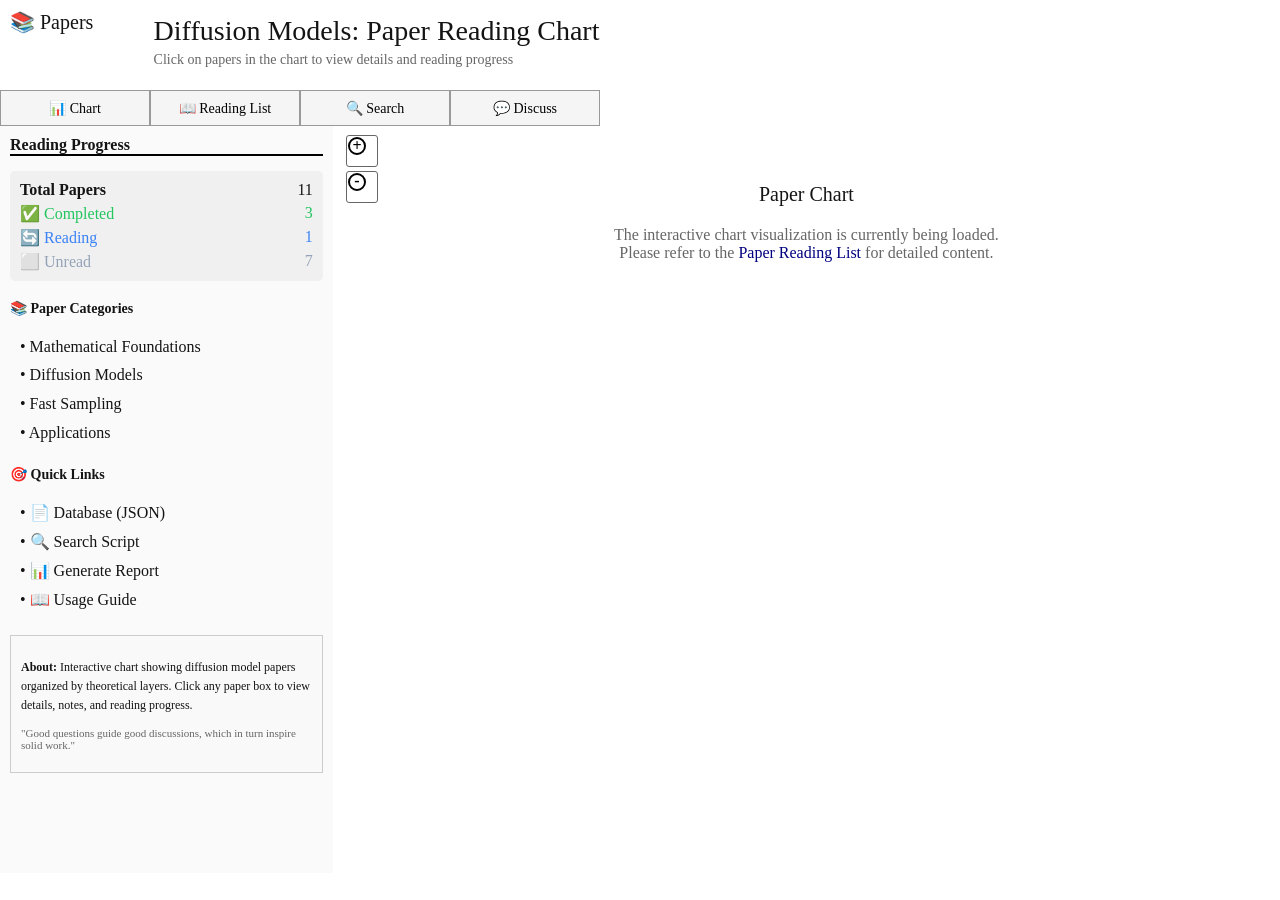
==== website/index.html @ 95d7f066 "feat: 创建交互式论文阅读网站 ✨ 新增功能： - 创建交互式论文阅读网站（website/），灵感来自WM参考网站 - 实现点击SVG图表查看论文详情的功能 - 论文详情页面包含摘要、关键概念、" ====
<!DOCTYPE HTML PUBLIC "-//W3C//DTD HTML 4.01 Transitional//EN" "http://www.w3.org/TR/html4/loose.dtd">
<html>
<head>
    <title>Diffusion Models: Paper Reading Chart</title>
    <meta name="author" content="Diego & Shiying Zhang"/>
    <meta name="keywords" content="diffusion models, score matching, EDM, theoretical foundations, deep learning, papers"/>
    <meta name="description" content="Interactive chart of diffusion model papers with reading progress tracking"/>
    <link rel="stylesheet" type="text/css" href="style.css" />

    <script type="text/javascript">
        GLOBAL_AREAS = new Array();
        GLOBAL_WIDTH = 1;
        myHeight = 600;

        function scaleXY(elementid, scale) {
            myscale = Math.max(0, scale);
            oldwidth = document.getElementById(elementid).width
            oldheight = document.getElementById(elementid).height
            newwidth = Math.round(Math.max(oldwidth * myscale, 1));
            newheight = Math.round(Math.max(oldheight * myscale, 1));
            if(oldwidth == newwidth) newwidth = +1;
            if(oldheight == newheight) newheight = +1;
            document.getElementById(elementid).width = newwidth;
            document.getElementById(elementid).height = newheight;
            scaleArea();
        }

        function setXY(elementid, newwidth, newheight) {
            document.getElementById(elementid).width = newwidth;
            document.getElementById(elementid).height = newheight;
            scaleArea();
        }

        function getglobal() {
            var arrayAreas = document.body.getElementsByTagName("AREA");
            GLOBAL_WIDTH = document.getElementById("Chart").width;
            for(var i = 0; i < arrayAreas.length; i++) {
                GLOBAL_AREAS[i] = arrayAreas[i].coords;
            }
        }

        function scaleArea() {
            var arrayAreas = document.body.getElementsByTagName("AREA");
            for(var i = 0; i < arrayAreas.length; i++) {
                rescale = document.getElementById("Chart").width / GLOBAL_WIDTH;
                sarray = GLOBAL_AREAS[i].split(",");
                var rarray = new Array();
                for(var j = 0; j < sarray.length; j++) {
                    rarray[j] = parseInt(sarray[j]) * rescale;
                    rarray[j] = Math.round(rarray[j]);
                }
                arrayAreas[i].coords = rarray.join(",");
            }
        }

        function getglobalplus() {
            if(typeof(window.innerWidth) == 'number') {
                myHeight = window.innerHeight;
            } else {
                myHeight = document.documentElement.clientHeight;
            }
            myHeight = myHeight * 0.83;

            var chartImg = document.getElementById("Chart");
            if(chartImg.complete) {
                getglobal();
                setPlace(1, 1);
            } else {
                chartImg.onload = function() {
                    getglobal();
                    setPlace(1, 1);
                };
            }
        }

        function setPlace(htLevel, wdLevel) {
            setXY('Chart', myHeight * 1.2, myHeight);
            divRef = document.getElementById("Charthouse");
            divRef.scrollLeft = wdLevel * (divRef.scrollWidth - divRef.offsetWidth) / 2;
            divRef.scrollTop = htLevel * (divRef.scrollHeight - divRef.offsetHeight) / 3;
        }

        // Show paper info
        function showPaperInfo(paperId) {
            window.location.href = 'papers/paper.html?id=' + paperId;
        }

        // Load stats
        function loadStats() {
            // This would typically fetch from a JSON file
            // For now, we'll use placeholder data
            document.getElementById('stat-total').textContent = '11';
            document.getElementById('stat-completed').textContent = '3';
            document.getElementById('stat-reading').textContent = '1';
            document.getElementById('stat-unread').textContent = '7';
        }

        window.addEventListener('load', function() {
            loadStats();
            var chartImg = document.getElementById("Chart");
            console.log("Chart loaded:", chartImg.complete);
        });
    </script>
</head>

<body onload="getglobalplus();">

    <div id="logo">
        <h2 style="margin: 10px; font-family: 'Georgia', serif;">📚 Papers</h2>
    </div>

    <div id="header" onclick="setPlace(2, 0);" style="cursor: pointer;">
        <h1 style="margin-top: 15px; font-family: 'Georgia', serif; font-weight: normal;">
            Diffusion Models: Paper Reading Chart
        </h1>
        <p style="margin: 5px 0 0 0; font-size: 14px; color: #666;">
            Click on papers in the chart to view details and reading progress
        </p>
    </div>

    <div id="chartbutton">
        <a href="index.html"><button style="width: 100%; height: 100%; font-family: 'Georgia', serif; font-size: 14px;">📊 Chart</button></a>
    </div>

    <div id="aboutbutton">
        <a href="../paper-reading-list.md"><button style="width: 100%; height: 100%; font-family: 'Georgia', serif; font-size: 14px;">📖 Reading List</button></a>
    </div>

    <div id="linksbutton">
        <a href="../scripts/search_papers.py"><button style="width: 100%; height: 100%; font-family: 'Georgia', serif; font-size: 14px;">🔍 Search</button></a>
    </div>

    <div id="contactbutton">
        <a href="https://github.com/Shiying-Zhang/diffusion-theory-discussion/issues"><button style="width: 100%; height: 100%; font-family: 'Georgia', serif; font-size: 14px;">💬 Discuss</button></a>
    </div>

    <div id="distributions">
        <h3 style="margin: 10px; font-family: 'Georgia', serif; border-bottom: 2px solid #000;">Reading Progress</h3>

        <div style="margin: 15px 10px;">
            <div style="background: #f0f0f0; padding: 10px; border-radius: 5px; margin-bottom: 10px;">
                <div style="display: flex; justify-content: space-between; margin-bottom: 5px;">
                    <span><strong>Total Papers</strong></span>
                    <span id="stat-total">20</span>
                </div>
                <div style="display: flex; justify-content: space-between; margin-bottom: 5px; color: #22c55e;">
                    <span>✅ Completed</span>
                    <span id="stat-completed">3</span>
                </div>
                <div style="display: flex; justify-content: space-between; margin-bottom: 5px; color: #3b82f6;">
                    <span>🔄 Reading</span>
                    <span id="stat-reading">2</span>
                </div>
                <div style="display: flex; justify-content: space-between; color: #94a3b8;">
                    <span>⬜️ Unread</span>
                    <span id="stat-unread">15</span>
                </div>
            </div>
        </div>

        <div style="margin: 15px 10px;">
            <h4 style="font-family: 'Georgia', serif; margin-bottom: 8px;">📚 Paper Categories</h4>
            <ul style="list-style-type: none; padding-left: 10px; line-height: 1.8;">
                <li><a href="#" onclick="filterPapers('foundations'); return false;">• Mathematical Foundations</a></li>
                <li><a href="#" onclick="filterPapers('diffusion'); return false;">• Diffusion Models</a></li>
                <li><a href="#" onclick="filterPapers('sampling'); return false;">• Fast Sampling</a></li>
                <li><a href="#" onclick="filterPapers('applications'); return false;">• Applications</a></li>
            </ul>
        </div>

        <div style="margin: 15px 10px;">
            <h4 style="font-family: 'Georgia', serif; margin-bottom: 8px;">🎯 Quick Links</h4>
            <ul style="list-style-type: none; padding-left: 10px; line-height: 1.8;">
                <li><a href="../papers/database/papers.json">• 📄 Database (JSON)</a></li>
                <li><a href="../scripts/search_papers.py">• 🔍 Search Script</a></li>
                <li><a href="../scripts/generate_report.py">• 📊 Generate Report</a></li>
                <li><a href="../papers/USAGE.md">• 📖 Usage Guide</a></li>
            </ul>
        </div>

        <div style="margin: 20px 10px; padding: 10px; background-color: #f9f9f9; border: 1px solid #ccc;">
            <p style="font-size: 12px; line-height: 1.6; font-family: 'Georgia', serif;">
                <strong>About:</strong> Interactive chart showing diffusion model papers organized by theoretical layers. Click any paper box to view details, notes, and reading progress.
            </p>
            <p style="font-size: 11px; margin-top: 8px; color: #666;">
                "Good questions guide good discussions, which in turn inspire solid work."
            </p>
        </div>
    </div>

    <div id="Zoomin" onclick="scaleXY('Chart', 1.2);" style="cursor: pointer;">
        <svg width="20" height="20" viewBox="0 0 20 20">
            <circle cx="10" cy="10" r="8" stroke="black" stroke-width="2" fill="white"/>
            <text x="10" y="15" text-anchor="middle" font-size="16" font-weight="bold">+</text>
        </svg>
    </div>

    <div id="Zoomout" onclick="scaleXY('Chart', 0.8);" style="cursor: pointer;">
        <svg width="20" height="20" viewBox="0 0 20 20">
            <circle cx="10" cy="10" r="8" stroke="black" stroke-width="2" fill="white"/>
            <text x="10" y="14" text-anchor="middle" font-size="16" font-weight="bold">-</text>
        </svg>
    </div>

    <div id="Charthouse">
        <img id="Chart" src="diffusion-theory-chart.svg" usemap="#chartmap" alt="Diffusion Theory Papers Chart"
             onerror="this.style.display='none'; document.getElementById('chartError').style.display='block';" />

        <div id="chartError" style="display: none; padding: 40px; text-align: center; font-family: Georgia, serif;">
            <h2>Paper Chart</h2>
            <p style="color: #666; margin: 20px 0;">
                The interactive chart visualization is currently being loaded.<br>
                Please refer to the <a href="../paper-reading-list.md" style="color: #000080;">Paper Reading List</a> for detailed content.
            </p>
        </div>

        <map name="chartmap">
            <!-- Mathematical Foundations Layer -->
            <area shape="rect" coords="100,170,350,280" href="papers/paper.html?id=score_matching_2005" alt="Score Matching" title="Score Matching (Hyvärinen, 2005)">
            <area shape="rect" coords="400,170,650,280" href="papers/paper.html?id=denoising_2011" alt="Denoising Score Matching" title="Denoising Score Matching (Vincent, 2011)">
            <area shape="rect" coords="700,170,950,280" href="papers/paper.html?id=ncsn_2019" alt="NCSN" title="NCSN (Song & Ermon, 2019)">
            <area shape="rect" coords="1000,170,1250,280" href="papers/paper.html?id=thermodynamics_2015" alt="Thermodynamics" title="Thermodynamic Inspiration (Sohl-Dickstein, 2015)">

            <!-- Core Model Variants -->
            <area shape="rect" coords="100,390,300,560" href="papers/paper.html?id=ddpm_2020" alt="DDPM" title="DDPM (Ho et al., 2020) - Core Paper ⭐">
            <area shape="rect" coords="350,390,550,560" href="papers/paper.html?id=improved_ddpm_2021" alt="Improved DDPM" title="Improved DDPM (Nichol & Dhariwal, 2021)">
            <area shape="rect" coords="600,390,800,560" href="papers/paper.html?id=ddim_2020" alt="DDIM" title="DDIM (Song et al., 2020)">
            <area shape="rect" coords="850,390,1050,560" href="papers/paper.html?id=score_sde_2021" alt="Score-Based SDE" title="Score-Based SDE (Song et al., 2021)">
            <area shape="rect" coords="1100,390,1300,560" href="papers/paper.html?id=unified_2022" alt="Unified Perspective" title="Understanding Diffusion Models (Luo, 2022)">

            <!-- Unified Framework -->
            <area shape="rect" coords="450,670,950,760" href="papers/paper.html?id=edm_2022" alt="EDM" title="EDM Framework (Karras et al., 2022) - Core Framework ⭐⭐">

            <!-- Advanced Topics -->
            <area shape="rect" coords="100,850,300,940" href="papers/paper.html?id=guidance_2022" alt="Classifier-Free Guidance" title="Classifier-Free Guidance (Ho & Salimans, 2022)">
            <area shape="rect" coords="350,850,550,940" href="papers/paper.html?id=dpm_solver_2022" alt="DPM-Solver" title="DPM-Solver (Lu et al., 2022)">
            <area shape="rect" coords="600,850,800,940" href="papers/paper.html?id=flow_matching_2023" alt="Flow Matching" title="Flow Matching (Lipman et al., 2023)">
            <area shape="rect" coords="850,850,1050,940" href="papers/paper.html?id=consistency_2023" alt="Consistency Models" title="Consistency Models (Song et al., 2023)">
            <area shape="rect" coords="1100,850,1300,940" href="papers/paper.html?id=schrodinger_2021" alt="Schrödinger Bridge" title="Schrödinger Bridge (De Bortoli et al., 2021)">
        </map>
    </div>

    <div id="info" style="display: none;">
        <div id="infoContent" style="padding: 15px; font-family: 'Georgia', serif; font-size: 13px;">
            Click on papers in the chart to see details.
        </div>
    </div>

    <script>
        function filterPapers(category) {
            alert('Filtering by: ' + category + '\n\nUse the search script:\n python ../scripts/search_papers.py --topic ' + category);
        }
    </script>

</body>
</html>
---- website/style.css ----
/* Global rules - background color, links, font-family, font-color */

body {
    background-color: rgb(255, 255, 255);
    font-family: "Georgia", "Times New Roman", Times, serif;
    color: rgb(20, 20, 20);
    margin: 0;
    padding: 0;
}

a:link {
    color: rgb(20, 20, 20);
    text-decoration: none;
}

a:visited {
    color: rgb(20, 20, 20);
    text-decoration: none;
}

a:hover {
    color: rgb(70, 70, 200);
    text-decoration: underline;
}

a:active {
    color: rgb(20, 20, 20);
    text-decoration: none;
}

#logo {
    position: absolute;
    left: 0%;
    top: 0%;
    width: 10%;
    height: 10%;
    overflow: hidden;
}

#header {
    position: absolute;
    left: 12%;
    top: 0;
    width: 88%;
    height: 10%;
    overflow: hidden;
    background-color: transparent;
}

#chartbutton {
    position: absolute;
    left: 0px;
    top: 10%;
    width: 150px;
    height: 4%;
    overflow: hidden;
}

#aboutbutton {
    position: absolute;
    left: 150px;
    top: 10%;
    width: 150px;
    height: 4%;
    overflow: hidden;
}

#linksbutton {
    position: absolute;
    left: 300px;
    top: 10%;
    width: 150px;
    height: 4%;
    overflow: hidden;
}

#contactbutton {
    position: absolute;
    left: 450px;
    top: 10%;
    width: 150px;
    height: 4%;
    overflow: hidden;
}

#textbox {
    position: absolute;
    left: 0px;
    top: 15%;
    width: 95%;
    height: 100%;
    overflow: visible;
    margin-left: 5%;
}

#info {
    position: absolute;
    left: 0px;
    top: 14%;
    width: 25%;
    height: 0%;
    overflow: hidden;
    border-style: solid;
}

#distributions {
    position: absolute;
    left: 0px;
    top: 14%;
    width: 26%;
    height: 83%;
    overflow: auto;
    border-right: 1px solid #ccc;
    background-color: #fafafa;
}

#Zoomin {
    position: absolute;
    left: 27%;
    top: 15%;
    width: 30px;
    height: 30px;
    overflow: hidden;
    z-index: 10;
    background-color: white;
    border: 1px solid #666;
    border-radius: 3px;
}

#Zoomin:hover {
    background-color: #f0f0f0;
}

#Zoomout {
    position: absolute;
    left: 27%;
    top: 19%;
    width: 30px;
    height: 30px;
    overflow: hidden;
    z-index: 10;
    background-color: white;
    border: 1px solid #666;
    border-radius: 3px;
}

#Zoomout:hover {
    background-color: #f0f0f0;
}

#Charthouse {
    position: absolute;
    left: 26%;
    top: 14%;
    width: 74%;
    height: 83%;
    overflow: auto;
    background-color: #ffffff;
}

#Chart {
    position: relative;
    left: 0px;
    top: 0px;
    display: block;
    max-width: none;
}

/* Button styling */
button {
    cursor: pointer;
    background-color: #f5f5f5;
    border: 1px solid #999;
    padding: 5px;
}

button:hover {
    background-color: #e0e0e0;
}

/* Heading styles */
h1 {
    font-size: 28px;
    font-weight: normal;
    margin: 0;
}

h2 {
    font-size: 20px;
    font-weight: normal;
}

h3 {
    font-size: 16px;
    font-weight: bold;
}

h4 {
    font-size: 14px;
    font-weight: bold;
}

/* Paper detail page styles */
#paper-content {
    position: absolute;
    left: 26%;
    top: 14%;
    width: 74%;
    height: 83%;
    overflow: auto;
    background-color: #ffffff;
    padding: 30px;
}

.paper-header {
    background: linear-gradient(135deg, #667eea 0%, #764ba2 100%);
    color: white;
    padding: 30px;
    border-radius: 10px;
    margin-bottom: 30px;
}

.paper-header h1 {
    margin: 0 0 10px 0;
    font-size: 2em;
}

.paper-header .authors {
    font-size: 1.1em;
    margin: 10px 0;
}

.paper-header .meta {
    display: flex;
    gap: 20px;
    margin-top: 15px;
    font-size: 0.9em;
}

.paper-section {
    background: white;
    padding: 25px;
    border-radius: 8px;
    margin-bottom: 20px;
    box-shadow: 0 2px 4px rgba(0,0,0,0.1);
}

.paper-section h2 {
    margin-top: 0;
    color: #1e293b;
    border-bottom: 2px solid #e2e8f0;
    padding-bottom: 10px;
}

.status-badge {
    display: inline-block;
    padding: 5px 15px;
    border-radius: 20px;
    font-size: 0.9em;
    font-weight: bold;
}

.status-completed {
    background: #22c55e;
    color: white;
}

.status-reading {
    background: #3b82f6;
    color: white;
}

.status-unread {
    background: #94a3b8;
    color: white;
}

.paper-links {
    display: flex;
    gap: 15px;
    margin: 20px 0;
}

.paper-links a {
    display: inline-block;
    padding: 10px 20px;
    background: #667eea;
    color: white;
    border-radius: 5px;
    text-decoration: none;
}

.paper-links a:hover {
    background: #5568d3;
    text-decoration: none;
}

.key-concepts {
    display: flex;
    flex-wrap: wrap;
    gap: 10px;
    margin: 15px 0;
}

.concept-tag {
    background: #e0e7ff;
    color: #4f46e5;
    padding: 8px 15px;
    border-radius: 20px;
    font-size: 0.9em;
}

.notes-section {
    background: #fefce8;
    padding: 20px;
    border-left: 4px solid #f59e0b;
    margin: 20px 0;
}

.back-link {
    position: absolute;
    left: 26%;
    top: 5%;
    font-size: 14px;
}

.back-link a {
    color: #667eea;
    text-decoration: none;
}

.back-link a:hover {
    text-decoration: underline;
}
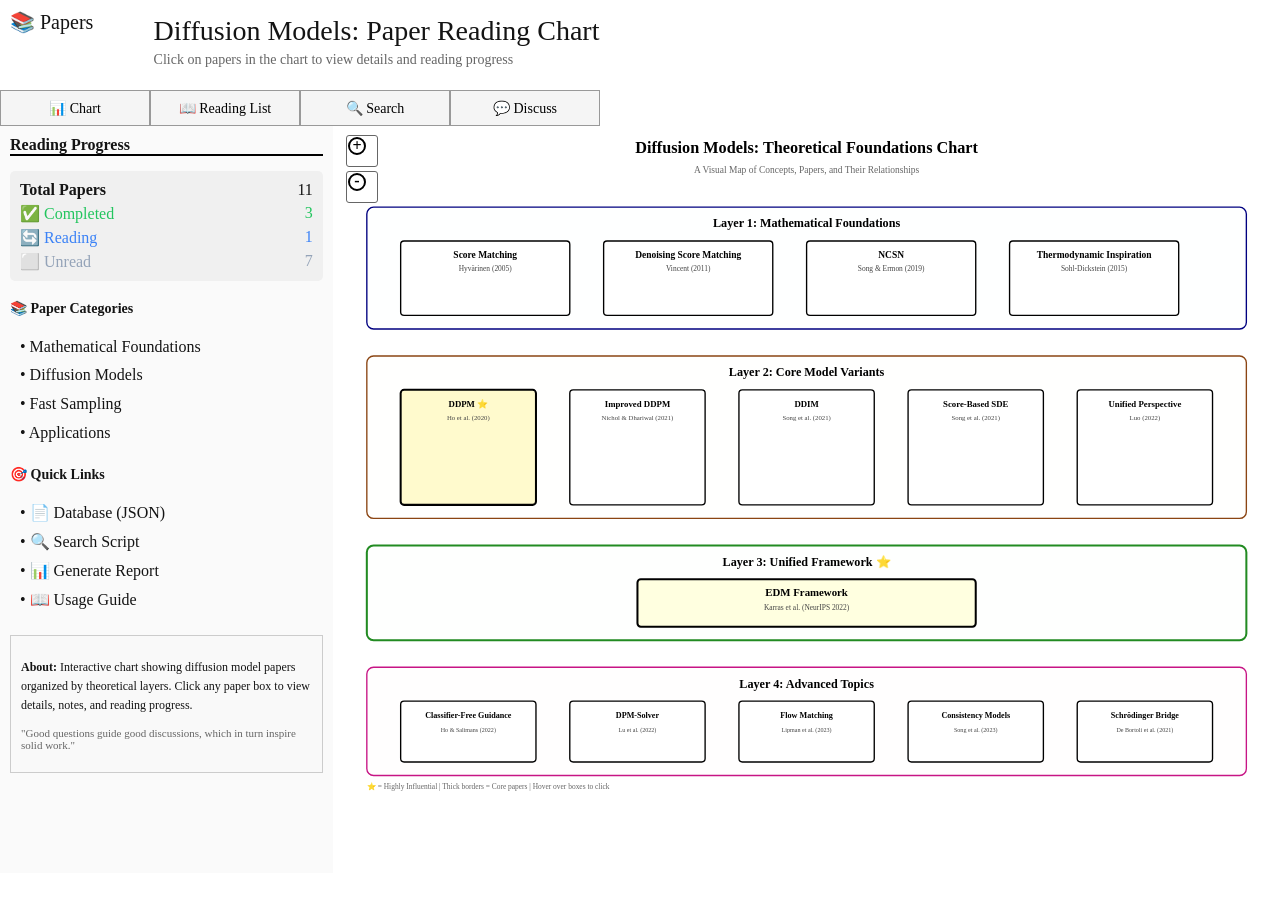
==== commit 02b12a59: "feat: 优化交互式论文阅读网站 ✨ 主要改进： 1. 创建papers.html - 美观的论文列表页面    - 卡片式设计，响应式网格布局    - 3条推荐阅读路径（Foundation/D" ====
--- a/website/index.html
+++ b/website/index.html
@@ -123,7 +123,7 @@
     </div>
 
     <div id="aboutbutton">
-        <a href="../paper-reading-list.md"><button style="width: 100%; height: 100%; font-family: 'Georgia', serif; font-size: 14px;">📖 Reading List</button></a>
+        <a href="papers.html"><button style="width: 100%; height: 100%; font-family: 'Georgia', serif; font-size: 14px;">📖 Reading List</button></a>
     </div>
 
     <div id="linksbutton">
@@ -203,41 +203,146 @@
     </div>
 
     <div id="Charthouse">
-        <img id="Chart" src="diffusion-theory-chart.svg" usemap="#chartmap" alt="Diffusion Theory Papers Chart"
-             onerror="this.style.display='none'; document.getElementById('chartError').style.display='block';" />
-
-        <div id="chartError" style="display: none; padding: 40px; text-align: center; font-family: Georgia, serif;">
-            <h2>Paper Chart</h2>
-            <p style="color: #666; margin: 20px 0;">
-                The interactive chart visualization is currently being loaded.<br>
-                Please refer to the <a href="../paper-reading-list.md" style="color: #000080;">Paper Reading List</a> for detailed content.
-            </p>
-        </div>
-
-        <map name="chartmap">
-            <!-- Mathematical Foundations Layer -->
-            <area shape="rect" coords="100,170,350,280" href="papers/paper.html?id=score_matching_2005" alt="Score Matching" title="Score Matching (Hyvärinen, 2005)">
-            <area shape="rect" coords="400,170,650,280" href="papers/paper.html?id=denoising_2011" alt="Denoising Score Matching" title="Denoising Score Matching (Vincent, 2011)">
-            <area shape="rect" coords="700,170,950,280" href="papers/paper.html?id=ncsn_2019" alt="NCSN" title="NCSN (Song & Ermon, 2019)">
-            <area shape="rect" coords="1000,170,1250,280" href="papers/paper.html?id=thermodynamics_2015" alt="Thermodynamics" title="Thermodynamic Inspiration (Sohl-Dickstein, 2015)">
-
-            <!-- Core Model Variants -->
-            <area shape="rect" coords="100,390,300,560" href="papers/paper.html?id=ddpm_2020" alt="DDPM" title="DDPM (Ho et al., 2020) - Core Paper ⭐">
-            <area shape="rect" coords="350,390,550,560" href="papers/paper.html?id=improved_ddpm_2021" alt="Improved DDPM" title="Improved DDPM (Nichol & Dhariwal, 2021)">
-            <area shape="rect" coords="600,390,800,560" href="papers/paper.html?id=ddim_2020" alt="DDIM" title="DDIM (Song et al., 2020)">
-            <area shape="rect" coords="850,390,1050,560" href="papers/paper.html?id=score_sde_2021" alt="Score-Based SDE" title="Score-Based SDE (Song et al., 2021)">
-            <area shape="rect" coords="1100,390,1300,560" href="papers/paper.html?id=unified_2022" alt="Unified Perspective" title="Understanding Diffusion Models (Luo, 2022)">
-
-            <!-- Unified Framework -->
-            <area shape="rect" coords="450,670,950,760" href="papers/paper.html?id=edm_2022" alt="EDM" title="EDM Framework (Karras et al., 2022) - Core Framework ⭐⭐">
-
-            <!-- Advanced Topics -->
-            <area shape="rect" coords="100,850,300,940" href="papers/paper.html?id=guidance_2022" alt="Classifier-Free Guidance" title="Classifier-Free Guidance (Ho & Salimans, 2022)">
-            <area shape="rect" coords="350,850,550,940" href="papers/paper.html?id=dpm_solver_2022" alt="DPM-Solver" title="DPM-Solver (Lu et al., 2022)">
-            <area shape="rect" coords="600,850,800,940" href="papers/paper.html?id=flow_matching_2023" alt="Flow Matching" title="Flow Matching (Lipman et al., 2023)">
-            <area shape="rect" coords="850,850,1050,940" href="papers/paper.html?id=consistency_2023" alt="Consistency Models" title="Consistency Models (Song et al., 2023)">
-            <area shape="rect" coords="1100,850,1300,940" href="papers/paper.html?id=schrodinger_2021" alt="Schrödinger Bridge" title="Schrödinger Bridge (De Bortoli et al., 2021)">
-        </map>
+        <!-- Inline SVG Chart to avoid CORS issues -->
+        <svg id="Chart" xmlns="http://www.w3.org/2000/svg" width="1400" height="1000" viewBox="0 0 1400 1000" style="max-width: 100%; height: auto;">
+            <defs>
+                <style>
+                    .paper-box { cursor: pointer; transition: opacity 0.2s; }
+                    .paper-box:hover { opacity: 0.8; }
+                    .layer-box { fill-opacity: 0.1; }
+                    text { font-family: Georgia, serif; }
+                </style>
+            </defs>
+
+            <!-- Title -->
+            <text x="700" y="40" font-size="24" text-anchor="middle" font-weight="bold">
+                Diffusion Models: Theoretical Foundations Chart
+            </text>
+            <text x="700" y="70" font-size="14" text-anchor="middle" fill="#666">
+                A Visual Map of Concepts, Papers, and Their Relationships
+            </text>
+
+            <!-- Foundational Layer -->
+            <rect class="layer-box" x="50" y="120" width="1300" height="180" fill="#f0f8ff" stroke="#000080" stroke-width="2" rx="10"/>
+            <text x="700" y="150" font-size="18" text-anchor="middle" font-weight="bold">
+                Layer 1: Mathematical Foundations
+            </text>
+
+            <!-- Mathematical Foundations Papers (Clickable) -->
+            <a href="papers/paper.html?id=score_matching_2005" class="paper-box">
+                <rect x="100" y="170" width="250" height="110" fill="#ffffff" stroke="#000" stroke-width="2" rx="5"/>
+                <text x="225" y="195" font-size="14" text-anchor="middle" font-weight="bold">Score Matching</text>
+                <text x="225" y="215" font-size="11" text-anchor="middle" fill="#444">Hyvärinen (2005)</text>
+            </a>
+
+            <a href="papers/paper.html?id=denoising_2011" class="paper-box">
+                <rect x="400" y="170" width="250" height="110" fill="#ffffff" stroke="#000" stroke-width="2" rx="5"/>
+                <text x="525" y="195" font-size="14" text-anchor="middle" font-weight="bold">Denoising Score Matching</text>
+                <text x="525" y="215" font-size="11" text-anchor="middle" fill="#444">Vincent (2011)</text>
+            </a>
+
+            <a href="papers/paper.html?id=ncsn_2019" class="paper-box">
+                <rect x="700" y="170" width="250" height="110" fill="#ffffff" stroke="#000" stroke-width="2" rx="5"/>
+                <text x="825" y="195" font-size="14" text-anchor="middle" font-weight="bold">NCSN</text>
+                <text x="825" y="215" font-size="11" text-anchor="middle" fill="#444">Song & Ermon (2019)</text>
+            </a>
+
+            <a href="papers/paper.html?id=thermodynamics_2015" class="paper-box">
+                <rect x="1000" y="170" width="250" height="110" fill="#ffffff" stroke="#000" stroke-width="2" rx="5"/>
+                <text x="1125" y="195" font-size="14" text-anchor="middle" font-weight="bold">Thermodynamic Inspiration</text>
+                <text x="1125" y="215" font-size="11" text-anchor="middle" fill="#444">Sohl-Dickstein (2015)</text>
+            </a>
+
+            <!-- Model Variants Layer -->
+            <rect class="layer-box" x="50" y="340" width="1300" height="240" fill="#fff8f0" stroke="#8B4513" stroke-width="2" rx="10"/>
+            <text x="700" y="370" font-size="18" text-anchor="middle" font-weight="bold">
+                Layer 2: Core Model Variants
+            </text>
+
+            <!-- Core Model Papers (Clickable) -->
+            <a href="papers/paper.html?id=ddpm_2020" class="paper-box">
+                <rect x="100" y="390" width="200" height="170" fill="#fffacd" stroke="#000" stroke-width="3" rx="5"/>
+                <text x="200" y="415" font-size="13" text-anchor="middle" font-weight="bold">DDPM ⭐</text>
+                <text x="200" y="435" font-size="10" text-anchor="middle" fill="#444">Ho et al. (2020)</text>
+            </a>
+
+            <a href="papers/paper.html?id=improved_ddpm_2021" class="paper-box">
+                <rect x="350" y="390" width="200" height="170" fill="#ffffff" stroke="#000" stroke-width="2" rx="5"/>
+                <text x="450" y="415" font-size="13" text-anchor="middle" font-weight="bold">Improved DDPM</text>
+                <text x="450" y="435" font-size="10" text-anchor="middle" fill="#444">Nichol & Dhariwal (2021)</text>
+            </a>
+
+            <a href="papers/paper.html?id=ddim_2020" class="paper-box">
+                <rect x="600" y="390" width="200" height="170" fill="#ffffff" stroke="#000" stroke-width="2" rx="5"/>
+                <text x="700" y="415" font-size="13" text-anchor="middle" font-weight="bold">DDIM</text>
+                <text x="700" y="435" font-size="10" text-anchor="middle" fill="#444">Song et al. (2021)</text>
+            </a>
+
+            <a href="papers/paper.html?id=score_sde_2021" class="paper-box">
+                <rect x="850" y="390" width="200" height="170" fill="#ffffff" stroke="#000" stroke-width="2" rx="5"/>
+                <text x="950" y="415" font-size="13" text-anchor="middle" font-weight="bold">Score-Based SDE</text>
+                <text x="950" y="435" font-size="10" text-anchor="middle" fill="#444">Song et al. (2021)</text>
+            </a>
+
+            <a href="papers/paper.html?id=unified_2022" class="paper-box">
+                <rect x="1100" y="390" width="200" height="170" fill="#ffffff" stroke="#000" stroke-width="2" rx="5"/>
+                <text x="1200" y="415" font-size="13" text-anchor="middle" font-weight="bold">Unified Perspective</text>
+                <text x="1200" y="435" font-size="10" text-anchor="middle" fill="#444">Luo (2022)</text>
+            </a>
+
+            <!-- Unified Framework Layer -->
+            <rect class="layer-box" x="50" y="620" width="1300" height="140" fill="#f0fff0" stroke="#228B22" stroke-width="3" rx="10"/>
+            <text x="700" y="650" font-size="18" text-anchor="middle" font-weight="bold">
+                Layer 3: Unified Framework ⭐
+            </text>
+
+            <a href="papers/paper.html?id=edm_2022" class="paper-box">
+                <rect x="450" y="670" width="500" height="70" fill="#ffffe0" stroke="#000" stroke-width="3" rx="5"/>
+                <text x="700" y="695" font-size="16" text-anchor="middle" font-weight="bold">EDM Framework</text>
+                <text x="700" y="715" font-size="11" text-anchor="middle" fill="#444">Karras et al. (NeurIPS 2022)</text>
+            </a>
+
+            <!-- Advanced Topics Layer -->
+            <rect class="layer-box" x="50" y="800" width="1300" height="160" fill="#fff0f5" stroke="#C71585" stroke-width="2" rx="10"/>
+            <text x="700" y="830" font-size="18" text-anchor="middle" font-weight="bold">
+                Layer 4: Advanced Topics
+            </text>
+
+            <a href="papers/paper.html?id=guidance_2022" class="paper-box">
+                <rect x="100" y="850" width="200" height="90" fill="#ffffff" stroke="#000" stroke-width="2" rx="5"/>
+                <text x="200" y="875" font-size="12" text-anchor="middle" font-weight="bold">Classifier-Free Guidance</text>
+                <text x="200" y="895" font-size="9" text-anchor="middle" fill="#444">Ho & Salimans (2022)</text>
+            </a>
+
+            <a href="papers/paper.html?id=dpm_solver_2022" class="paper-box">
+                <rect x="350" y="850" width="200" height="90" fill="#ffffff" stroke="#000" stroke-width="2" rx="5"/>
+                <text x="450" y="875" font-size="12" text-anchor="middle" font-weight="bold">DPM-Solver</text>
+                <text x="450" y="895" font-size="9" text-anchor="middle" fill="#444">Lu et al. (2022)</text>
+            </a>
+
+            <a href="papers/paper.html?id=flow_matching_2023" class="paper-box">
+                <rect x="600" y="850" width="200" height="90" fill="#ffffff" stroke="#000" stroke-width="2" rx="5"/>
+                <text x="700" y="875" font-size="12" text-anchor="middle" font-weight="bold">Flow Matching</text>
+                <text x="700" y="895" font-size="9" text-anchor="middle" fill="#444">Lipman et al. (2023)</text>
+            </a>
+
+            <a href="papers/paper.html?id=consistency_2023" class="paper-box">
+                <rect x="850" y="850" width="200" height="90" fill="#ffffff" stroke="#000" stroke-width="2" rx="5"/>
+                <text x="950" y="875" font-size="12" text-anchor="middle" font-weight="bold">Consistency Models</text>
+                <text x="950" y="895" font-size="9" text-anchor="middle" fill="#444">Song et al. (2023)</text>
+            </a>
+
+            <a href="papers/paper.html?id=schrodinger_2021" class="paper-box">
+                <rect x="1100" y="850" width="200" height="90" fill="#ffffff" stroke="#000" stroke-width="2" rx="5"/>
+                <text x="1200" y="875" font-size="12" text-anchor="middle" font-weight="bold">Schrödinger Bridge</text>
+                <text x="1200" y="895" font-size="9" text-anchor="middle" fill="#444">De Bortoli et al. (2021)</text>
+            </a>
+
+            <!-- Legend -->
+            <text x="50" y="980" font-size="11" fill="#666">
+                ⭐ = Highly Influential | Thick borders = Core papers | Hover over boxes to click
+            </text>
+        </svg>
     </div>
 
     <div id="info" style="display: none;">
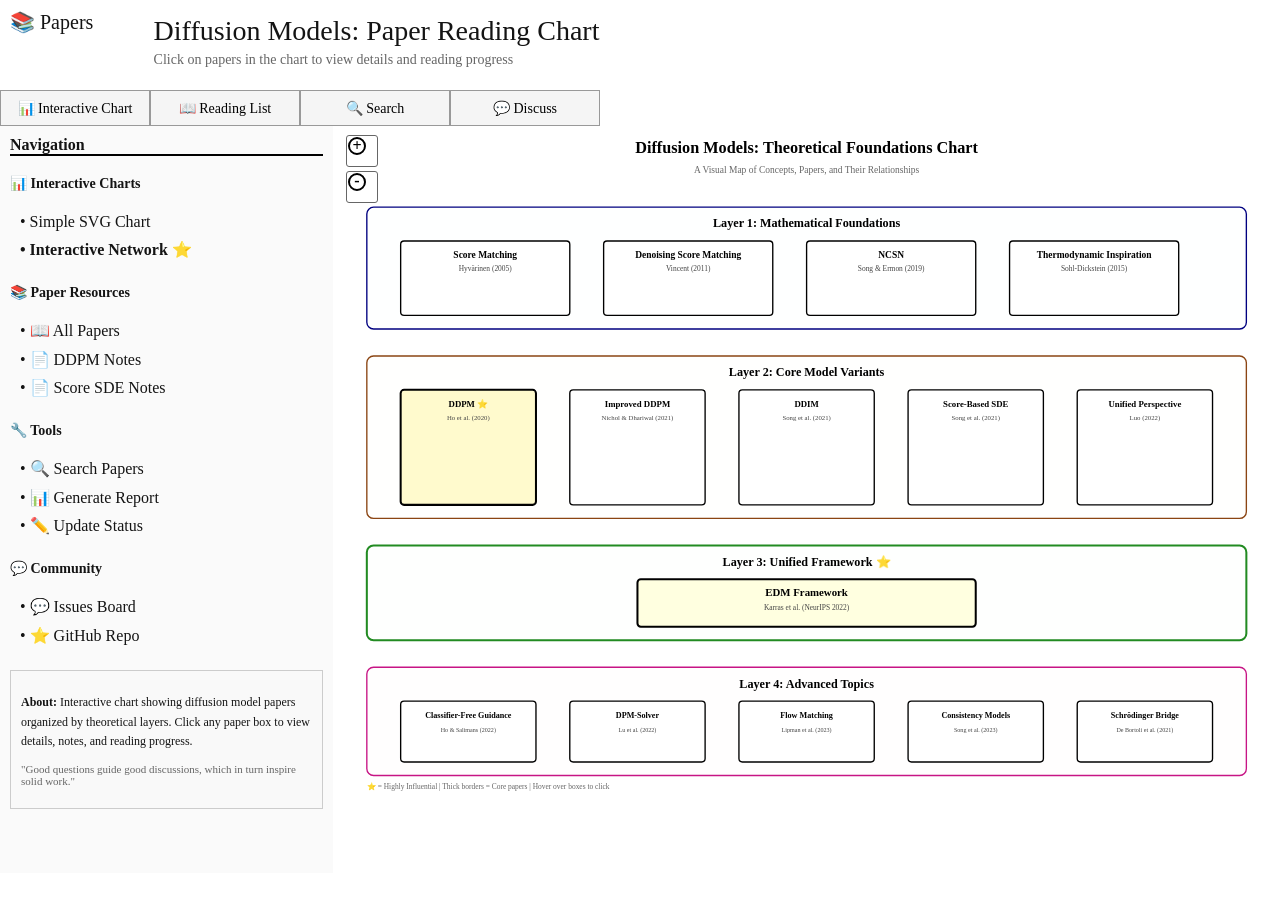
==== commit 13164aba: "feat: 创建仿WM参考网站的交互式理论图表 ✨ 核心功能： 1. 创建interactive.html - 完全仿照WM参考网站的设计    - 上半部分(70%): 论文网络图，悬停高亮相关论文" ====
--- a/website/index.html
+++ b/website/index.html
@@ -119,7 +119,7 @@
     </div>
 
     <div id="chartbutton">
-        <a href="index.html"><button style="width: 100%; height: 100%; font-family: 'Georgia', serif; font-size: 14px;">📊 Chart</button></a>
+        <a href="interactive.html"><button style="width: 100%; height: 100%; font-family: 'Georgia', serif; font-size: 14px;">📊 Interactive Chart</button></a>
     </div>
 
     <div id="aboutbutton">
@@ -131,50 +131,43 @@
     </div>
 
     <div id="contactbutton">
-        <a href="https://github.com/Shiying-Zhang/diffusion-theory-discussion/issues"><button style="width: 100%; height: 100%; font-family: 'Georgia', serif; font-size: 14px;">💬 Discuss</button></a>
+        <a href="issues.html"><button style="width: 100%; height: 100%; font-family: 'Georgia', serif; font-size: 14px;">💬 Discuss</button></a>
     </div>
 
     <div id="distributions">
-        <h3 style="margin: 10px; font-family: 'Georgia', serif; border-bottom: 2px solid #000;">Reading Progress</h3>
+        <h3 style="margin: 10px; font-family: 'Georgia', serif; border-bottom: 2px solid #000;">Navigation</h3>
 
         <div style="margin: 15px 10px;">
-            <div style="background: #f0f0f0; padding: 10px; border-radius: 5px; margin-bottom: 10px;">
-                <div style="display: flex; justify-content: space-between; margin-bottom: 5px;">
-                    <span><strong>Total Papers</strong></span>
-                    <span id="stat-total">20</span>
-                </div>
-                <div style="display: flex; justify-content: space-between; margin-bottom: 5px; color: #22c55e;">
-                    <span>✅ Completed</span>
-                    <span id="stat-completed">3</span>
-                </div>
-                <div style="display: flex; justify-content: space-between; margin-bottom: 5px; color: #3b82f6;">
-                    <span>🔄 Reading</span>
-                    <span id="stat-reading">2</span>
-                </div>
-                <div style="display: flex; justify-content: space-between; color: #94a3b8;">
-                    <span>⬜️ Unread</span>
-                    <span id="stat-unread">15</span>
-                </div>
-            </div>
+            <h4 style="font-family: 'Georgia', serif; margin-bottom: 8px;">📊 Interactive Charts</h4>
+            <ul style="list-style-type: none; padding-left: 10px; line-height: 1.8;">
+                <li><a href="index.html">• Simple SVG Chart</a></li>
+                <li><strong><a href="interactive.html">• Interactive Network ⭐</a></strong></li>
+            </ul>
         </div>
 
         <div style="margin: 15px 10px;">
-            <h4 style="font-family: 'Georgia', serif; margin-bottom: 8px;">📚 Paper Categories</h4>
+            <h4 style="font-family: 'Georgia', serif; margin-bottom: 8px;">📚 Paper Resources</h4>
             <ul style="list-style-type: none; padding-left: 10px; line-height: 1.8;">
-                <li><a href="#" onclick="filterPapers('foundations'); return false;">• Mathematical Foundations</a></li>
-                <li><a href="#" onclick="filterPapers('diffusion'); return false;">• Diffusion Models</a></li>
-                <li><a href="#" onclick="filterPapers('sampling'); return false;">• Fast Sampling</a></li>
-                <li><a href="#" onclick="filterPapers('applications'); return false;">• Applications</a></li>
+                <li><a href="papers.html">• 📖 All Papers</a></li>
+                <li><a href="../Notes/DDPM.md">• 📄 DDPM Notes</a></li>
+                <li><a href="../Notes/Score-based SDE.md">• 📄 Score SDE Notes</a></li>
             </ul>
         </div>
 
         <div style="margin: 15px 10px;">
-            <h4 style="font-family: 'Georgia', serif; margin-bottom: 8px;">🎯 Quick Links</h4>
+            <h4 style="font-family: 'Georgia', serif; margin-bottom: 8px;">🔧 Tools</h4>
             <ul style="list-style-type: none; padding-left: 10px; line-height: 1.8;">
-                <li><a href="../papers/database/papers.json">• 📄 Database (JSON)</a></li>
-                <li><a href="../scripts/search_papers.py">• 🔍 Search Script</a></li>
+                <li><a href="../scripts/search_papers.py">• 🔍 Search Papers</a></li>
                 <li><a href="../scripts/generate_report.py">• 📊 Generate Report</a></li>
-                <li><a href="../papers/USAGE.md">• 📖 Usage Guide</a></li>
+                <li><a href="../scripts/update_status.py">• ✏️ Update Status</a></li>
+            </ul>
+        </div>
+
+        <div style="margin: 15px 10px;">
+            <h4 style="font-family: 'Georgia', serif; margin-bottom: 8px;">💬 Community</h4>
+            <ul style="list-style-type: none; padding-left: 10px; line-height: 1.8;">
+                <li><a href="issues.html">• 💬 Issues Board</a></li>
+                <li><a href="https://github.com/Shiying-Zhang/diffusion-theory-discussion" target="_blank">• ⭐ GitHub Repo</a></li>
             </ul>
         </div>
 
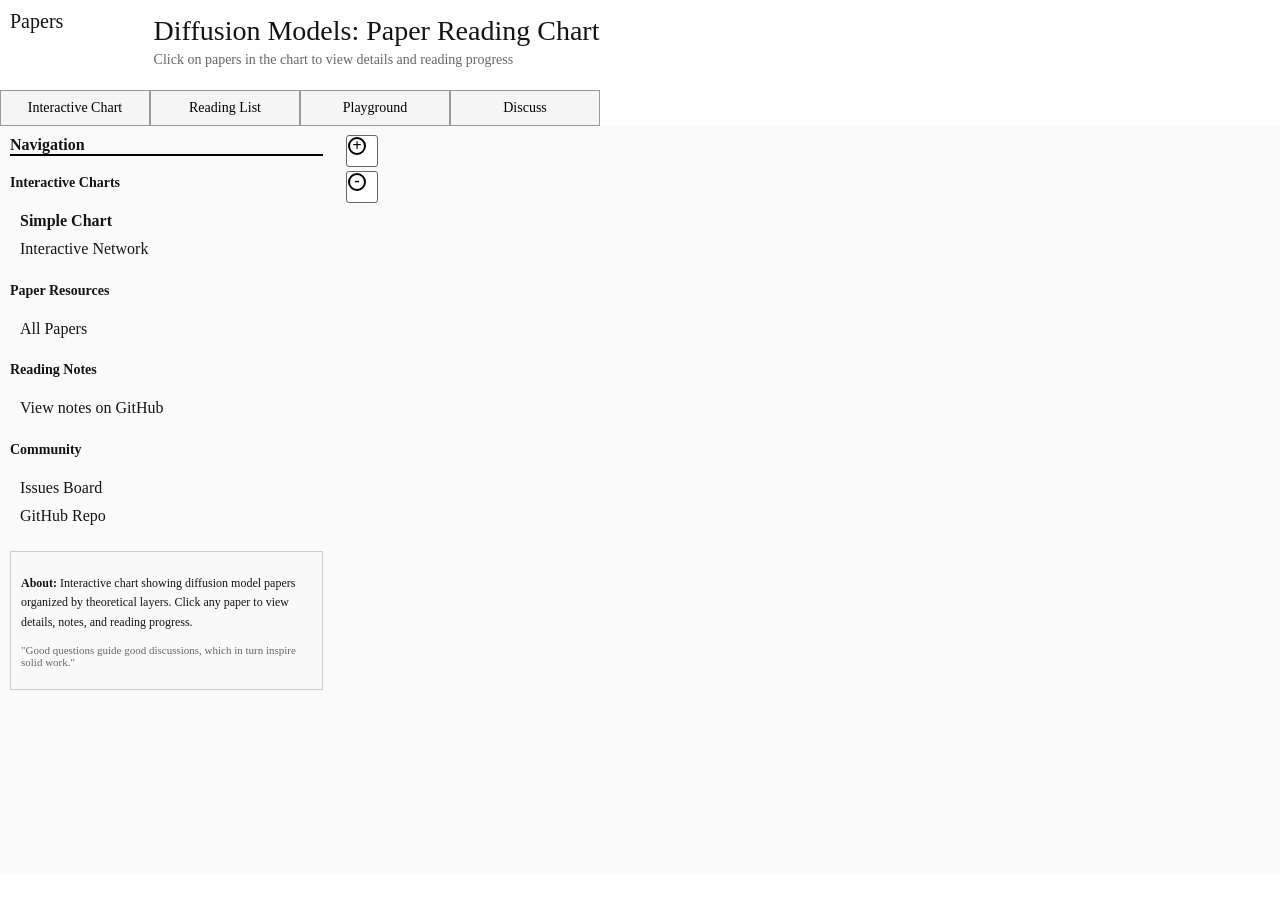
==== commit 4ca2bf9f: "feat：重构项目结构 + 新增 Playground 可视化与笔记自动加载   项目结构：   - 整合 website 样式（style.css → css/）和脚本（→ js/）   - 迁移笔" ====
--- a/website/index.html
+++ b/website/index.html
@@ -1,115 +1,58 @@
-<!DOCTYPE HTML PUBLIC "-//W3C//DTD HTML 4.01 Transitional//EN" "http://www.w3.org/TR/html4/loose.dtd">
-<html>
+<!DOCTYPE html>
+<html lang="zh-CN">
 <head>
+    <meta charset="UTF-8">
+    <meta name="viewport" content="width=device-width, initial-scale=1.0">
     <title>Diffusion Models: Paper Reading Chart</title>
     <meta name="author" content="Diego & Shiying Zhang"/>
     <meta name="keywords" content="diffusion models, score matching, EDM, theoretical foundations, deep learning, papers"/>
     <meta name="description" content="Interactive chart of diffusion model papers with reading progress tracking"/>
-    <link rel="stylesheet" type="text/css" href="style.css" />
-
-    <script type="text/javascript">
-        GLOBAL_AREAS = new Array();
-        GLOBAL_WIDTH = 1;
-        myHeight = 600;
-
-        function scaleXY(elementid, scale) {
-            myscale = Math.max(0, scale);
-            oldwidth = document.getElementById(elementid).width
-            oldheight = document.getElementById(elementid).height
-            newwidth = Math.round(Math.max(oldwidth * myscale, 1));
-            newheight = Math.round(Math.max(oldheight * myscale, 1));
-            if(oldwidth == newwidth) newwidth = +1;
-            if(oldheight == newheight) newheight = +1;
-            document.getElementById(elementid).width = newwidth;
-            document.getElementById(elementid).height = newheight;
-            scaleArea();
+    <link rel="stylesheet" type="text/css" href="css/style.css" />
+    <script src="https://d3js.org/d3.v7.min.js"></script>
+    <style>
+        #Charthouse {
+            position: absolute;
+            left: 26%;
+            top: 14%;
+            width: 74%;
+            height: 83%;
+            overflow: hidden;
+            background-color: #ffffff;
         }
 
-        function setXY(elementid, newwidth, newheight) {
-            document.getElementById(elementid).width = newwidth;
-            document.getElementById(elementid).height = newheight;
-            scaleArea();
+        #chart-container {
+            width: 100%;
+            height: 100%;
+            position: relative;
+            background: #fafafa;
         }
 
-        function getglobal() {
-            var arrayAreas = document.body.getElementsByTagName("AREA");
-            GLOBAL_WIDTH = document.getElementById("Chart").width;
-            for(var i = 0; i < arrayAreas.length; i++) {
-                GLOBAL_AREAS[i] = arrayAreas[i].coords;
-            }
+        .paper-node {
+            cursor: pointer;
+            transition: opacity 0.3s ease;
         }
 
-        function scaleArea() {
-            var arrayAreas = document.body.getElementsByTagName("AREA");
-            for(var i = 0; i < arrayAreas.length; i++) {
-                rescale = document.getElementById("Chart").width / GLOBAL_WIDTH;
-                sarray = GLOBAL_AREAS[i].split(",");
-                var rarray = new Array();
-                for(var j = 0; j < sarray.length; j++) {
-                    rarray[j] = parseInt(sarray[j]) * rescale;
-                    rarray[j] = Math.round(rarray[j]);
-                }
-                arrayAreas[i].coords = rarray.join(",");
-            }
+        .paper-node circle {
+            transition: stroke 0.3s ease, stroke-width 0.3s ease;
         }
 
-        function getglobalplus() {
-            if(typeof(window.innerWidth) == 'number') {
-                myHeight = window.innerHeight;
-            } else {
-                myHeight = document.documentElement.clientHeight;
-            }
-            myHeight = myHeight * 0.83;
-
-            var chartImg = document.getElementById("Chart");
-            if(chartImg.complete) {
-                getglobal();
-                setPlace(1, 1);
-            } else {
-                chartImg.onload = function() {
-                    getglobal();
-                    setPlace(1, 1);
-                };
-            }
+        .paper-node text {
+            pointer-events: none;
         }
 
-        function setPlace(htLevel, wdLevel) {
-            setXY('Chart', myHeight * 1.2, myHeight);
-            divRef = document.getElementById("Charthouse");
-            divRef.scrollLeft = wdLevel * (divRef.scrollWidth - divRef.offsetWidth) / 2;
-            divRef.scrollTop = htLevel * (divRef.scrollHeight - divRef.offsetHeight) / 3;
+        .connection-line {
+            transition: stroke 0.3s ease, opacity 0.3s ease;
         }
-
-        // Show paper info
-        function showPaperInfo(paperId) {
-            window.location.href = 'papers/paper.html?id=' + paperId;
-        }
-
-        // Load stats
-        function loadStats() {
-            // This would typically fetch from a JSON file
-            // For now, we'll use placeholder data
-            document.getElementById('stat-total').textContent = '11';
-            document.getElementById('stat-completed').textContent = '3';
-            document.getElementById('stat-reading').textContent = '1';
-            document.getElementById('stat-unread').textContent = '7';
-        }
-
-        window.addEventListener('load', function() {
-            loadStats();
-            var chartImg = document.getElementById("Chart");
-            console.log("Chart loaded:", chartImg.complete);
-        });
-    </script>
+    </style>
 </head>
 
-<body onload="getglobalplus();">
+<body>
 
     <div id="logo">
-        <h2 style="margin: 10px; font-family: 'Georgia', serif;">📚 Papers</h2>
+        <h2 style="margin: 10px; font-family: 'Georgia', serif;">Papers</h2>
     </div>
 
-    <div id="header" onclick="setPlace(2, 0);" style="cursor: pointer;">
+    <div id="header" style="cursor: pointer;">
         <h1 style="margin-top: 15px; font-family: 'Georgia', serif; font-weight: normal;">
             Diffusion Models: Paper Reading Chart
         </h1>
@@ -119,61 +62,57 @@
     </div>
 
     <div id="chartbutton">
-        <a href="interactive.html"><button style="width: 100%; height: 100%; font-family: 'Georgia', serif; font-size: 14px;">📊 Interactive Chart</button></a>
+        <a href="interactive.html"><button style="width: 100%; height: 100%; font-family: 'Georgia', serif; font-size: 14px;">Interactive Chart</button></a>
     </div>
 
     <div id="aboutbutton">
-        <a href="papers.html"><button style="width: 100%; height: 100%; font-family: 'Georgia', serif; font-size: 14px;">📖 Reading List</button></a>
+        <a href="papers.html"><button style="width: 100%; height: 100%; font-family: 'Georgia', serif; font-size: 14px;">Reading List</button></a>
     </div>
 
     <div id="linksbutton">
-        <a href="../scripts/search_papers.py"><button style="width: 100%; height: 100%; font-family: 'Georgia', serif; font-size: 14px;">🔍 Search</button></a>
+        <a href="playground.html"><button style="width: 100%; height: 100%; font-family: 'Georgia', serif; font-size: 14px;">Playground</button></a>
     </div>
 
     <div id="contactbutton">
-        <a href="issues.html"><button style="width: 100%; height: 100%; font-family: 'Georgia', serif; font-size: 14px;">💬 Discuss</button></a>
+        <a href="issues.html"><button style="width: 100%; height: 100%; font-family: 'Georgia', serif; font-size: 14px;">Discuss</button></a>
     </div>
 
     <div id="distributions">
         <h3 style="margin: 10px; font-family: 'Georgia', serif; border-bottom: 2px solid #000;">Navigation</h3>
 
         <div style="margin: 15px 10px;">
-            <h4 style="font-family: 'Georgia', serif; margin-bottom: 8px;">📊 Interactive Charts</h4>
+            <h4 style="font-family: 'Georgia', serif; margin-bottom: 8px;">Interactive Charts</h4>
             <ul style="list-style-type: none; padding-left: 10px; line-height: 1.8;">
-                <li><a href="index.html">• Simple SVG Chart</a></li>
-                <li><strong><a href="interactive.html">• Interactive Network ⭐</a></strong></li>
+                <li><strong><a href="index.html">Simple Chart</a></strong></li>
+                <li><a href="interactive.html">Interactive Network</a></li>
             </ul>
         </div>
 
         <div style="margin: 15px 10px;">
-            <h4 style="font-family: 'Georgia', serif; margin-bottom: 8px;">📚 Paper Resources</h4>
+            <h4 style="font-family: 'Georgia', serif; margin-bottom: 8px;">Paper Resources</h4>
             <ul style="list-style-type: none; padding-left: 10px; line-height: 1.8;">
-                <li><a href="papers.html">• 📖 All Papers</a></li>
-                <li><a href="../Notes/DDPM.md">• 📄 DDPM Notes</a></li>
-                <li><a href="../Notes/Score-based SDE.md">• 📄 Score SDE Notes</a></li>
+                <li><a href="papers.html">All Papers</a></li>
             </ul>
         </div>
 
         <div style="margin: 15px 10px;">
-            <h4 style="font-family: 'Georgia', serif; margin-bottom: 8px;">🔧 Tools</h4>
-            <ul style="list-style-type: none; padding-left: 10px; line-height: 1.8;">
-                <li><a href="../scripts/search_papers.py">• 🔍 Search Papers</a></li>
-                <li><a href="../scripts/generate_report.py">• 📊 Generate Report</a></li>
-                <li><a href="../scripts/update_status.py">• ✏️ Update Status</a></li>
+            <h4 style="font-family: 'Georgia', serif; margin-bottom: 8px;">Reading Notes</h4>
+            <ul id="notes-list" style="list-style-type: none; padding-left: 10px; line-height: 1.8;">
+                <li style="color:#999;">Loading...</li>
             </ul>
         </div>
 
         <div style="margin: 15px 10px;">
-            <h4 style="font-family: 'Georgia', serif; margin-bottom: 8px;">💬 Community</h4>
+            <h4 style="font-family: 'Georgia', serif; margin-bottom: 8px;">Community</h4>
             <ul style="list-style-type: none; padding-left: 10px; line-height: 1.8;">
-                <li><a href="issues.html">• 💬 Issues Board</a></li>
-                <li><a href="https://github.com/Shiying-Zhang/diffusion-theory-discussion" target="_blank">• ⭐ GitHub Repo</a></li>
+                <li><a href="issues.html">Issues Board</a></li>
+                <li><a href="https://github.com/Shiying-Zhang/diffusion-theory-discussion" target="_blank">GitHub Repo</a></li>
             </ul>
         </div>
 
         <div style="margin: 20px 10px; padding: 10px; background-color: #f9f9f9; border: 1px solid #ccc;">
             <p style="font-size: 12px; line-height: 1.6; font-family: 'Georgia', serif;">
-                <strong>About:</strong> Interactive chart showing diffusion model papers organized by theoretical layers. Click any paper box to view details, notes, and reading progress.
+                <strong>About:</strong> Interactive chart showing diffusion model papers organized by theoretical layers. Click any paper to view details, notes, and reading progress.
             </p>
             <p style="font-size: 11px; margin-top: 8px; color: #666;">
                 "Good questions guide good discussions, which in turn inspire solid work."
@@ -181,14 +120,14 @@
         </div>
     </div>
 
-    <div id="Zoomin" onclick="scaleXY('Chart', 1.2);" style="cursor: pointer;">
+    <div id="Zoomin" onclick="ChartRenderer.zoomIn();" style="cursor: pointer;">
         <svg width="20" height="20" viewBox="0 0 20 20">
             <circle cx="10" cy="10" r="8" stroke="black" stroke-width="2" fill="white"/>
             <text x="10" y="15" text-anchor="middle" font-size="16" font-weight="bold">+</text>
         </svg>
     </div>
 
-    <div id="Zoomout" onclick="scaleXY('Chart', 0.8);" style="cursor: pointer;">
+    <div id="Zoomout" onclick="ChartRenderer.zoomOut();" style="cursor: pointer;">
         <svg width="20" height="20" viewBox="0 0 20 20">
             <circle cx="10" cy="10" r="8" stroke="black" stroke-width="2" fill="white"/>
             <text x="10" y="14" text-anchor="middle" font-size="16" font-weight="bold">-</text>
@@ -196,158 +135,24 @@
     </div>
 
     <div id="Charthouse">
-        <!-- Inline SVG Chart to avoid CORS issues -->
-        <svg id="Chart" xmlns="http://www.w3.org/2000/svg" width="1400" height="1000" viewBox="0 0 1400 1000" style="max-width: 100%; height: auto;">
-            <defs>
-                <style>
-                    .paper-box { cursor: pointer; transition: opacity 0.2s; }
-                    .paper-box:hover { opacity: 0.8; }
-                    .layer-box { fill-opacity: 0.1; }
-                    text { font-family: Georgia, serif; }
-                </style>
-            </defs>
-
-            <!-- Title -->
-            <text x="700" y="40" font-size="24" text-anchor="middle" font-weight="bold">
-                Diffusion Models: Theoretical Foundations Chart
-            </text>
-            <text x="700" y="70" font-size="14" text-anchor="middle" fill="#666">
-                A Visual Map of Concepts, Papers, and Their Relationships
-            </text>
-
-            <!-- Foundational Layer -->
-            <rect class="layer-box" x="50" y="120" width="1300" height="180" fill="#f0f8ff" stroke="#000080" stroke-width="2" rx="10"/>
-            <text x="700" y="150" font-size="18" text-anchor="middle" font-weight="bold">
-                Layer 1: Mathematical Foundations
-            </text>
-
-            <!-- Mathematical Foundations Papers (Clickable) -->
-            <a href="papers/paper.html?id=score_matching_2005" class="paper-box">
-                <rect x="100" y="170" width="250" height="110" fill="#ffffff" stroke="#000" stroke-width="2" rx="5"/>
-                <text x="225" y="195" font-size="14" text-anchor="middle" font-weight="bold">Score Matching</text>
-                <text x="225" y="215" font-size="11" text-anchor="middle" fill="#444">Hyvärinen (2005)</text>
-            </a>
-
-            <a href="papers/paper.html?id=denoising_2011" class="paper-box">
-                <rect x="400" y="170" width="250" height="110" fill="#ffffff" stroke="#000" stroke-width="2" rx="5"/>
-                <text x="525" y="195" font-size="14" text-anchor="middle" font-weight="bold">Denoising Score Matching</text>
-                <text x="525" y="215" font-size="11" text-anchor="middle" fill="#444">Vincent (2011)</text>
-            </a>
-
-            <a href="papers/paper.html?id=ncsn_2019" class="paper-box">
-                <rect x="700" y="170" width="250" height="110" fill="#ffffff" stroke="#000" stroke-width="2" rx="5"/>
-                <text x="825" y="195" font-size="14" text-anchor="middle" font-weight="bold">NCSN</text>
-                <text x="825" y="215" font-size="11" text-anchor="middle" fill="#444">Song & Ermon (2019)</text>
-            </a>
-
-            <a href="papers/paper.html?id=thermodynamics_2015" class="paper-box">
-                <rect x="1000" y="170" width="250" height="110" fill="#ffffff" stroke="#000" stroke-width="2" rx="5"/>
-                <text x="1125" y="195" font-size="14" text-anchor="middle" font-weight="bold">Thermodynamic Inspiration</text>
-                <text x="1125" y="215" font-size="11" text-anchor="middle" fill="#444">Sohl-Dickstein (2015)</text>
-            </a>
-
-            <!-- Model Variants Layer -->
-            <rect class="layer-box" x="50" y="340" width="1300" height="240" fill="#fff8f0" stroke="#8B4513" stroke-width="2" rx="10"/>
-            <text x="700" y="370" font-size="18" text-anchor="middle" font-weight="bold">
-                Layer 2: Core Model Variants
-            </text>
-
-            <!-- Core Model Papers (Clickable) -->
-            <a href="papers/paper.html?id=ddpm_2020" class="paper-box">
-                <rect x="100" y="390" width="200" height="170" fill="#fffacd" stroke="#000" stroke-width="3" rx="5"/>
-                <text x="200" y="415" font-size="13" text-anchor="middle" font-weight="bold">DDPM ⭐</text>
-                <text x="200" y="435" font-size="10" text-anchor="middle" fill="#444">Ho et al. (2020)</text>
-            </a>
-
-            <a href="papers/paper.html?id=improved_ddpm_2021" class="paper-box">
-                <rect x="350" y="390" width="200" height="170" fill="#ffffff" stroke="#000" stroke-width="2" rx="5"/>
-                <text x="450" y="415" font-size="13" text-anchor="middle" font-weight="bold">Improved DDPM</text>
-                <text x="450" y="435" font-size="10" text-anchor="middle" fill="#444">Nichol & Dhariwal (2021)</text>
-            </a>
-
-            <a href="papers/paper.html?id=ddim_2020" class="paper-box">
-                <rect x="600" y="390" width="200" height="170" fill="#ffffff" stroke="#000" stroke-width="2" rx="5"/>
-                <text x="700" y="415" font-size="13" text-anchor="middle" font-weight="bold">DDIM</text>
-                <text x="700" y="435" font-size="10" text-anchor="middle" fill="#444">Song et al. (2021)</text>
-            </a>
-
-            <a href="papers/paper.html?id=score_sde_2021" class="paper-box">
-                <rect x="850" y="390" width="200" height="170" fill="#ffffff" stroke="#000" stroke-width="2" rx="5"/>
-                <text x="950" y="415" font-size="13" text-anchor="middle" font-weight="bold">Score-Based SDE</text>
-                <text x="950" y="435" font-size="10" text-anchor="middle" fill="#444">Song et al. (2021)</text>
-            </a>
-
-            <a href="papers/paper.html?id=unified_2022" class="paper-box">
-                <rect x="1100" y="390" width="200" height="170" fill="#ffffff" stroke="#000" stroke-width="2" rx="5"/>
-                <text x="1200" y="415" font-size="13" text-anchor="middle" font-weight="bold">Unified Perspective</text>
-                <text x="1200" y="435" font-size="10" text-anchor="middle" fill="#444">Luo (2022)</text>
-            </a>
-
-            <!-- Unified Framework Layer -->
-            <rect class="layer-box" x="50" y="620" width="1300" height="140" fill="#f0fff0" stroke="#228B22" stroke-width="3" rx="10"/>
-            <text x="700" y="650" font-size="18" text-anchor="middle" font-weight="bold">
-                Layer 3: Unified Framework ⭐
-            </text>
-
-            <a href="papers/paper.html?id=edm_2022" class="paper-box">
-                <rect x="450" y="670" width="500" height="70" fill="#ffffe0" stroke="#000" stroke-width="3" rx="5"/>
-                <text x="700" y="695" font-size="16" text-anchor="middle" font-weight="bold">EDM Framework</text>
-                <text x="700" y="715" font-size="11" text-anchor="middle" fill="#444">Karras et al. (NeurIPS 2022)</text>
-            </a>
-
-            <!-- Advanced Topics Layer -->
-            <rect class="layer-box" x="50" y="800" width="1300" height="160" fill="#fff0f5" stroke="#C71585" stroke-width="2" rx="10"/>
-            <text x="700" y="830" font-size="18" text-anchor="middle" font-weight="bold">
-                Layer 4: Advanced Topics
-            </text>
-
-            <a href="papers/paper.html?id=guidance_2022" class="paper-box">
-                <rect x="100" y="850" width="200" height="90" fill="#ffffff" stroke="#000" stroke-width="2" rx="5"/>
-                <text x="200" y="875" font-size="12" text-anchor="middle" font-weight="bold">Classifier-Free Guidance</text>
-                <text x="200" y="895" font-size="9" text-anchor="middle" fill="#444">Ho & Salimans (2022)</text>
-            </a>
-
-            <a href="papers/paper.html?id=dpm_solver_2022" class="paper-box">
-                <rect x="350" y="850" width="200" height="90" fill="#ffffff" stroke="#000" stroke-width="2" rx="5"/>
-                <text x="450" y="875" font-size="12" text-anchor="middle" font-weight="bold">DPM-Solver</text>
-                <text x="450" y="895" font-size="9" text-anchor="middle" fill="#444">Lu et al. (2022)</text>
-            </a>
-
-            <a href="papers/paper.html?id=flow_matching_2023" class="paper-box">
-                <rect x="600" y="850" width="200" height="90" fill="#ffffff" stroke="#000" stroke-width="2" rx="5"/>
-                <text x="700" y="875" font-size="12" text-anchor="middle" font-weight="bold">Flow Matching</text>
-                <text x="700" y="895" font-size="9" text-anchor="middle" fill="#444">Lipman et al. (2023)</text>
-            </a>
-
-            <a href="papers/paper.html?id=consistency_2023" class="paper-box">
-                <rect x="850" y="850" width="200" height="90" fill="#ffffff" stroke="#000" stroke-width="2" rx="5"/>
-                <text x="950" y="875" font-size="12" text-anchor="middle" font-weight="bold">Consistency Models</text>
-                <text x="950" y="895" font-size="9" text-anchor="middle" fill="#444">Song et al. (2023)</text>
-            </a>
-
-            <a href="papers/paper.html?id=schrodinger_2021" class="paper-box">
-                <rect x="1100" y="850" width="200" height="90" fill="#ffffff" stroke="#000" stroke-width="2" rx="5"/>
-                <text x="1200" y="875" font-size="12" text-anchor="middle" font-weight="bold">Schrödinger Bridge</text>
-                <text x="1200" y="895" font-size="9" text-anchor="middle" fill="#444">De Bortoli et al. (2021)</text>
-            </a>
-
-            <!-- Legend -->
-            <text x="50" y="980" font-size="11" fill="#666">
-                ⭐ = Highly Influential | Thick borders = Core papers | Hover over boxes to click
-            </text>
-        </svg>
+        <div id="chart-container"></div>
     </div>
 
-    <div id="info" style="display: none;">
-        <div id="infoContent" style="padding: 15px; font-family: 'Georgia', serif; font-size: 13px;">
-            Click on papers in the chart to see details.
-        </div>
-    </div>
-
+    <script src="js/notes-loader.js"></script>
+    <script src="js/data-loader.js"></script>
+    <script src="js/chart-renderer.js"></script>
     <script>
-        function filterPapers(category) {
-            alert('Filtering by: ' + category + '\n\nUse the search script:\n python ../scripts/search_papers.py --topic ' + category);
-        }
+        window.addEventListener('load', async function() {
+            NotesLoader.loadSidebar('notes-list');
+            await ChartRenderer.init({
+                container: '#chart-container',
+                showVariables: false,
+                enableDrag: false,
+                enableZoom: true,
+                showTooltip: true,
+                sidebarDetails: false
+            });
+        });
     </script>
 
 </body>
--- a/website/css/style.css
+++ b/website/css/style.css
@@ -0,0 +1,334 @@
+/* Global rules - background color, links, font-family, font-color */
+
+body {
+    background-color: rgb(255, 255, 255);
+    font-family: "Georgia", "Times New Roman", Times, serif;
+    color: rgb(20, 20, 20);
+    margin: 0;
+    padding: 0;
+}
+
+a:link {
+    color: rgb(20, 20, 20);
+    text-decoration: none;
+}
+
+a:visited {
+    color: rgb(20, 20, 20);
+    text-decoration: none;
+}
+
+a:hover {
+    color: rgb(70, 70, 200);
+    text-decoration: underline;
+}
+
+a:active {
+    color: rgb(20, 20, 20);
+    text-decoration: none;
+}
+
+#logo {
+    position: absolute;
+    left: 0%;
+    top: 0%;
+    width: 10%;
+    height: 10%;
+    overflow: hidden;
+}
+
+#header {
+    position: absolute;
+    left: 12%;
+    top: 0;
+    width: 88%;
+    height: 10%;
+    overflow: hidden;
+    background-color: transparent;
+}
+
+#chartbutton {
+    position: absolute;
+    left: 0px;
+    top: 10%;
+    width: 150px;
+    height: 4%;
+    overflow: hidden;
+}
+
+#aboutbutton {
+    position: absolute;
+    left: 150px;
+    top: 10%;
+    width: 150px;
+    height: 4%;
+    overflow: hidden;
+}
+
+#linksbutton {
+    position: absolute;
+    left: 300px;
+    top: 10%;
+    width: 150px;
+    height: 4%;
+    overflow: hidden;
+}
+
+#contactbutton {
+    position: absolute;
+    left: 450px;
+    top: 10%;
+    width: 150px;
+    height: 4%;
+    overflow: hidden;
+}
+
+#textbox {
+    position: absolute;
+    left: 0px;
+    top: 15%;
+    width: 95%;
+    height: 100%;
+    overflow: visible;
+    margin-left: 5%;
+}
+
+#info {
+    position: absolute;
+    left: 0px;
+    top: 14%;
+    width: 25%;
+    height: 0%;
+    overflow: hidden;
+    border-style: solid;
+}
+
+#distributions {
+    position: absolute;
+    left: 0px;
+    top: 14%;
+    width: 26%;
+    height: 83%;
+    overflow: auto;
+    border-right: 1px solid #ccc;
+    background-color: #fafafa;
+}
+
+#Zoomin {
+    position: absolute;
+    left: 27%;
+    top: 15%;
+    width: 30px;
+    height: 30px;
+    overflow: hidden;
+    z-index: 10;
+    background-color: white;
+    border: 1px solid #666;
+    border-radius: 3px;
+}
+
+#Zoomin:hover {
+    background-color: #f0f0f0;
+}
+
+#Zoomout {
+    position: absolute;
+    left: 27%;
+    top: 19%;
+    width: 30px;
+    height: 30px;
+    overflow: hidden;
+    z-index: 10;
+    background-color: white;
+    border: 1px solid #666;
+    border-radius: 3px;
+}
+
+#Zoomout:hover {
+    background-color: #f0f0f0;
+}
+
+#Charthouse {
+    position: absolute;
+    left: 26%;
+    top: 14%;
+    width: 74%;
+    height: 83%;
+    overflow: auto;
+    background-color: #ffffff;
+}
+
+#Chart {
+    position: relative;
+    left: 0px;
+    top: 0px;
+    display: block;
+    max-width: none;
+}
+
+/* Button styling */
+button {
+    cursor: pointer;
+    background-color: #f5f5f5;
+    border: 1px solid #999;
+    padding: 5px;
+}
+
+button:hover {
+    background-color: #e0e0e0;
+}
+
+/* Heading styles */
+h1 {
+    font-size: 28px;
+    font-weight: normal;
+    margin: 0;
+}
+
+h2 {
+    font-size: 20px;
+    font-weight: normal;
+}
+
+h3 {
+    font-size: 16px;
+    font-weight: bold;
+}
+
+h4 {
+    font-size: 14px;
+    font-weight: bold;
+}
+
+/* Paper detail page styles */
+#paper-content {
+    position: absolute;
+    left: 26%;
+    top: 14%;
+    width: 74%;
+    height: 83%;
+    overflow: auto;
+    background-color: #ffffff;
+    padding: 30px;
+}
+
+.paper-header {
+    background: linear-gradient(135deg, #667eea 0%, #764ba2 100%);
+    color: white;
+    padding: 30px;
+    border-radius: 10px;
+    margin-bottom: 30px;
+}
+
+.paper-header h1 {
+    margin: 0 0 10px 0;
+    font-size: 2em;
+}
+
+.paper-header .authors {
+    font-size: 1.1em;
+    margin: 10px 0;
+}
+
+.paper-header .meta {
+    display: flex;
+    gap: 20px;
+    margin-top: 15px;
+    font-size: 0.9em;
+}
+
+.paper-section {
+    background: white;
+    padding: 25px;
+    border-radius: 8px;
+    margin-bottom: 20px;
+    box-shadow: 0 2px 4px rgba(0,0,0,0.1);
+}
+
+.paper-section h2 {
+    margin-top: 0;
+    color: #1e293b;
+    border-bottom: 2px solid #e2e8f0;
+    padding-bottom: 10px;
+}
+
+.status-badge {
+    display: inline-block;
+    padding: 5px 15px;
+    border-radius: 20px;
+    font-size: 0.9em;
+    font-weight: bold;
+}
+
+.status-completed {
+    background: #22c55e;
+    color: white;
+}
+
+.status-reading {
+    background: #3b82f6;
+    color: white;
+}
+
+.status-unread {
+    background: #94a3b8;
+    color: white;
+}
+
+.paper-links {
+    display: flex;
+    gap: 15px;
+    margin: 20px 0;
+}
+
+.paper-links a {
+    display: inline-block;
+    padding: 10px 20px;
+    background: #667eea;
+    color: white;
+    border-radius: 5px;
+    text-decoration: none;
+}
+
+.paper-links a:hover {
+    background: #5568d3;
+    text-decoration: none;
+}
+
+.key-concepts {
+    display: flex;
+    flex-wrap: wrap;
+    gap: 10px;
+    margin: 15px 0;
+}
+
+.concept-tag {
+    background: #e0e7ff;
+    color: #4f46e5;
+    padding: 8px 15px;
+    border-radius: 20px;
+    font-size: 0.9em;
+}
+
+.notes-section {
+    background: #fefce8;
+    padding: 20px;
+    border-left: 4px solid #f59e0b;
+    margin: 20px 0;
+}
+
+.back-link {
+    position: absolute;
+    left: 26%;
+    top: 5%;
+    font-size: 14px;
+}
+
+.back-link a {
+    color: #667eea;
+    text-decoration: none;
+}
+
+.back-link a:hover {
+    text-decoration: underline;
+}
